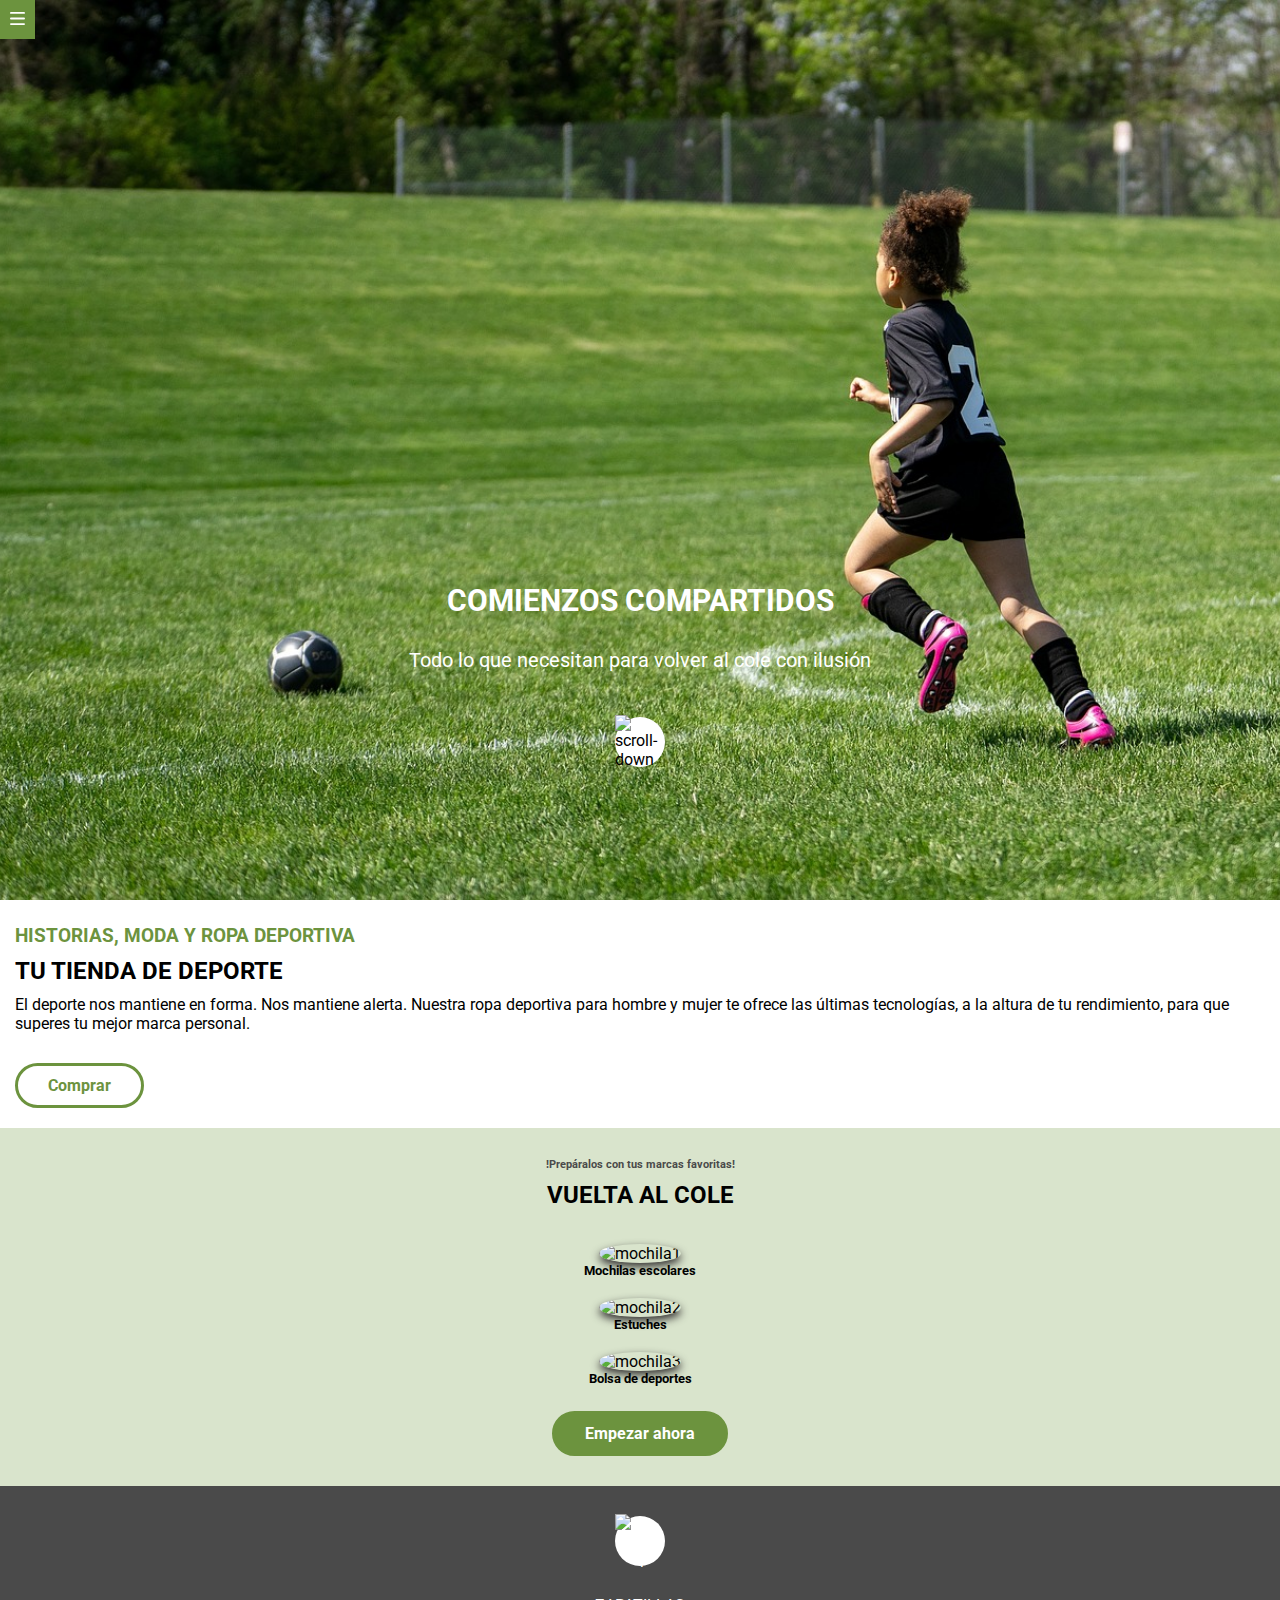
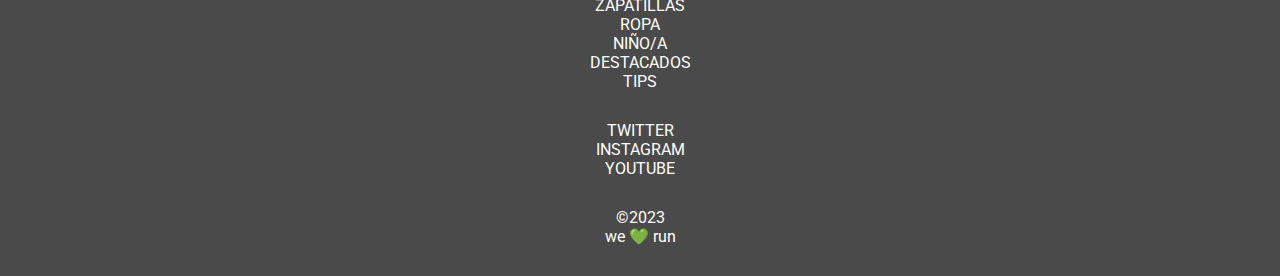
==== docs/index.html @ 3ab06dc3 "Deployed new version of the page to production" ====
<!DOCTYPE html>
<html lang="es">

<head>
    <meta charset="UTF-8" />
    <meta name="viewport" content="width=device-width, initial-scale=1" />
    <title>Tienda de deporte</title>
    
    <link rel="preconnect" href="https://fonts.googleapis.com">
    <link rel="preconnect" href="https://fonts.gstatic.com" crossorigin>
    <link href="https://fonts.googleapis.com/css2?family=Roboto:ital,wght@0,100..900;1,100..900&display=swap" rel="stylesheet">

  <link rel="stylesheet" href="./assets/index-6246400c.css">
</head>

<body>
    <header class="header">

    <div class="menu">
        <a id="menu-hamburger" href="https://adalab.es/">
            <img src="./assets/ico-menu-4dccbf9b.svg" alt="menu">

        </a>
    </div>


</header>
    <section class="hero" >
    
   
    <div class="hero-texts" > 
        <h1>COMIENZOS COMPARTIDOS</h1>
        <P>Todo lo que necesitan para volver al cole con ilusión</P> 
    </div>


    <div class="container-link-bottom">
        <a id="top" href="#bottom">
            <img src="../images/ico-scroll-down.svg" alt="scroll-down">
        </a>
   </div>


</section>


    <section class="shop-area">
   
    <div class="shop-texts">
        <h3>HISTORIAS, MODA Y ROPA DEPORTIVA</h3>
        <h2>TU TIENDA DE DEPORTE</h2>
        <p>El deporte nos mantiene en forma. Nos mantiene alerta. Nuestra ropa deportiva para hombre y mujer te ofrece las últimas tecnologías, a la altura de tu rendimiento, para que superes tu mejor marca personal.</p>
   </div>

   <div class="link-comprar">
       <a class="comprar" href="https://adalab.es/">Comprar</a>
   </div>


</section>
    
<section class="container-articles">
   
     <div class="articles-text" >
        <h6>!Prepáralos con tus marcas favoritas!</h6>
        <h2>VUELTA AL COLE</h2>
     </div>

   <div class="articles">

       <article class="article">
          <img class="article-image" src="../images/backpack01.png" alt="mochila1">
          <h5>Mochilas escolares</h5>
      </article>

       <article class="article">
          <img class="article-image" src="../images/backpack02.png" alt="mochila2">
        <h5>Estuches</h5>
       </article>

      <article class="article">
          <img class="article-image" src="../images/backpack03.png" alt="mochila3">
          <h5>Bolsa de deportes</h5>
      </article>
  </div>
  <div>
        <article class="link-empezar">
        <a class="empezar" href="https://adalab.es/">Empezar ahora</a>
        </article>
  </div>

  

  



</section>



<!-- // Para el enlace de la flecha inferior:
//     .hero-enlace {
//     display: flex;
//     justify-content: center;
//     padding-bottom: 30px;
// } -->


    <footer class="footer">


    <div class="container-link-top">
        <a id="top" href="#bottom">
            <img src="../images/ico-arrow.svg" alt="scroll-up">
        </a>
   </div>



    <!-- <div id="bottom">
        <a class="link-top" href="#top">></a>
  </div> -->



    <div class="link-content">
        <ul class="list-content" >
            <li><a href="https://adalab.es/">ZAPATILLAS</a></li>
            <li><a href="https://adalab.es/">ROPA</a></li>
            <li><a href="https://adalab.es/">NIÑO/A</a></li>
            <li><a href="https://adalab.es/">DESTACADOS</a></li>
            <li><a href="https://adalab.es/">TIPS</a></li>
        </ul>
    </div>

    <div class="link-socialmedia">
        <ul class="list-socialmedia" >
            <li><a href="https://adalab.es/">TWITTER</a></li>
            <li><a href="https://adalab.es/">INSTAGRAM</a></li>
            <li><a href="https://adalab.es/">YOUTUBE</a></li>  
        </ul>
    </div>

    <div class="copyright">
        <p>&copy;2023</p>
        <p>we 💚 run</p>
    </div>

</footer>





</body>

</html>
---- docs/assets/index-6246400c.css ----
*{box-sizing:border-box;margin:0;padding:0;list-style:none;font-family:Roboto,sans-serif}a{text-decoration:none;color:inherit}.menu{width:35px;background-color:#6c933e;position:fixed;z-index:1;padding:10px}.menu img{width:100%;height:auto}.hero{width:100%;height:100vh;background-image:url(./cover-51eec4a2.jpeg);background-repeat:no-repeat;background-size:cover;background-position-x:80%;top:0;display:flex;flex-direction:column;justify-content:center;align-items:center}.hero-texts{color:#fff;display:flex;flex-direction:column;align-content:center;text-align:center;padding:15px;padding-top:50vh}.hero-texts h1{font-size:30px;padding-bottom:30px}.hero-texts p{font-size:20px;padding-bottom:30px}.container-link-bottom{background-color:#fff;display:flex;justify-content:center;align-items:center;width:50px;height:50px;border-radius:50px}.shop-texts{padding:15px}.shop-texts h3{color:#6c933e;padding-top:10px}.shop-texts h2,.shop-texts p{padding-top:10px}.link-comprar{display:flex;justify-content:left;padding:15px 15px 20px}.comprar{background-color:#fff;border:3px solid #6c933e;text-decoration:none;display:inline-block;padding:10px 30px;border-radius:30px;color:#6c933e;font-weight:700}.container-articles{background-color:#d9e4cc}.articles-text{display:flex;flex-direction:column;justify-content:center;text-align:center;padding-top:30px;padding-bottom:20px;gap:10px}.articles-text h6{color:#4a4a4a}.articles{padding:15px;display:grid;grid-template-columns:1fr;grid-template-rows:1fr 1fr 1fr;justify-items:center;align-content:center;text-align:center;row-gap:20px}.article-image{width:150px;border-radius:75%;box-shadow:0 4px 8px #363434}.link-empezar{display:flex;justify-content:center;padding:10px 10px 30px}.empezar{background-color:#6c933e;border:3px solid #6c933e;text-decoration:none;display:inline-block;padding:10px 30px;border-radius:30px;color:#fff;font-weight:700}.footer{background-color:#4a4a4a;color:#fff;text-decoration:none;display:flex;flex-direction:column;text-align:center;align-items:center;padding-top:30px;gap:30px;padding-bottom:30px}.list-content a{text-decoration:none;color:#fff;padding:10px 10px 25px}.list-socialmedia a{text-decoration:none;color:#fff;padding-bottom:25px}.container-link-top{background-color:#fff;display:flex;justify-content:center;align-items:center;width:50px;height:50px;border-radius:50px}
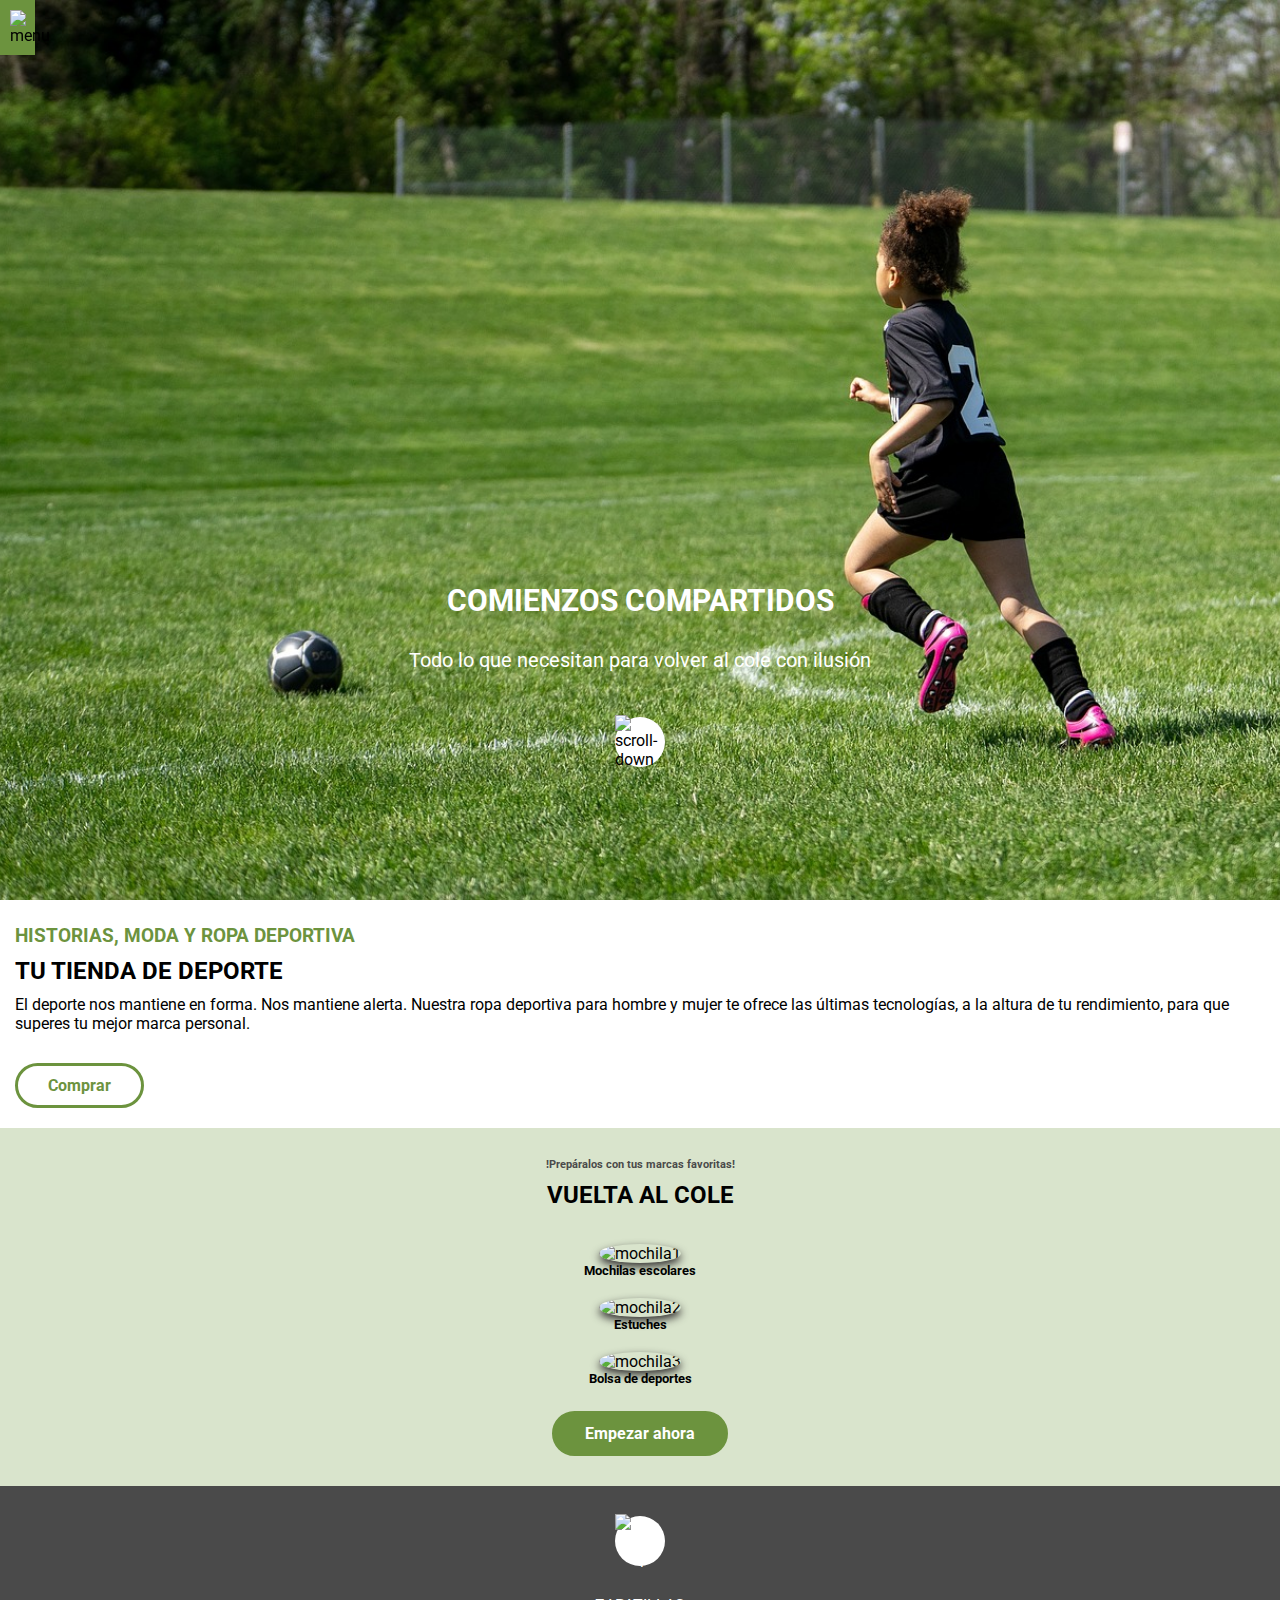
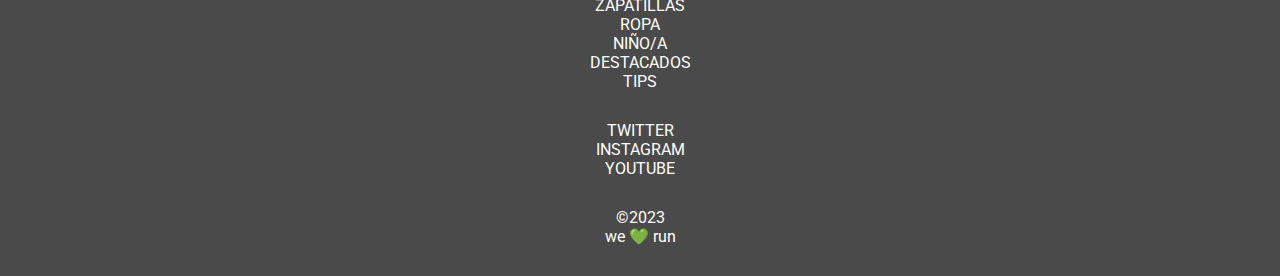
==== commit 02214781: "Deployed new version of the page to production" ====
--- a/docs/index.html
+++ b/docs/index.html
@@ -18,7 +18,7 @@
 
     <div class="menu">
         <a id="menu-hamburger" href="https://adalab.es/">
-            <img src="./assets/ico-menu-4dccbf9b.svg" alt="menu">
+            <img src="../images/ico-menu.svg" alt="menu">
 
         </a>
     </div>
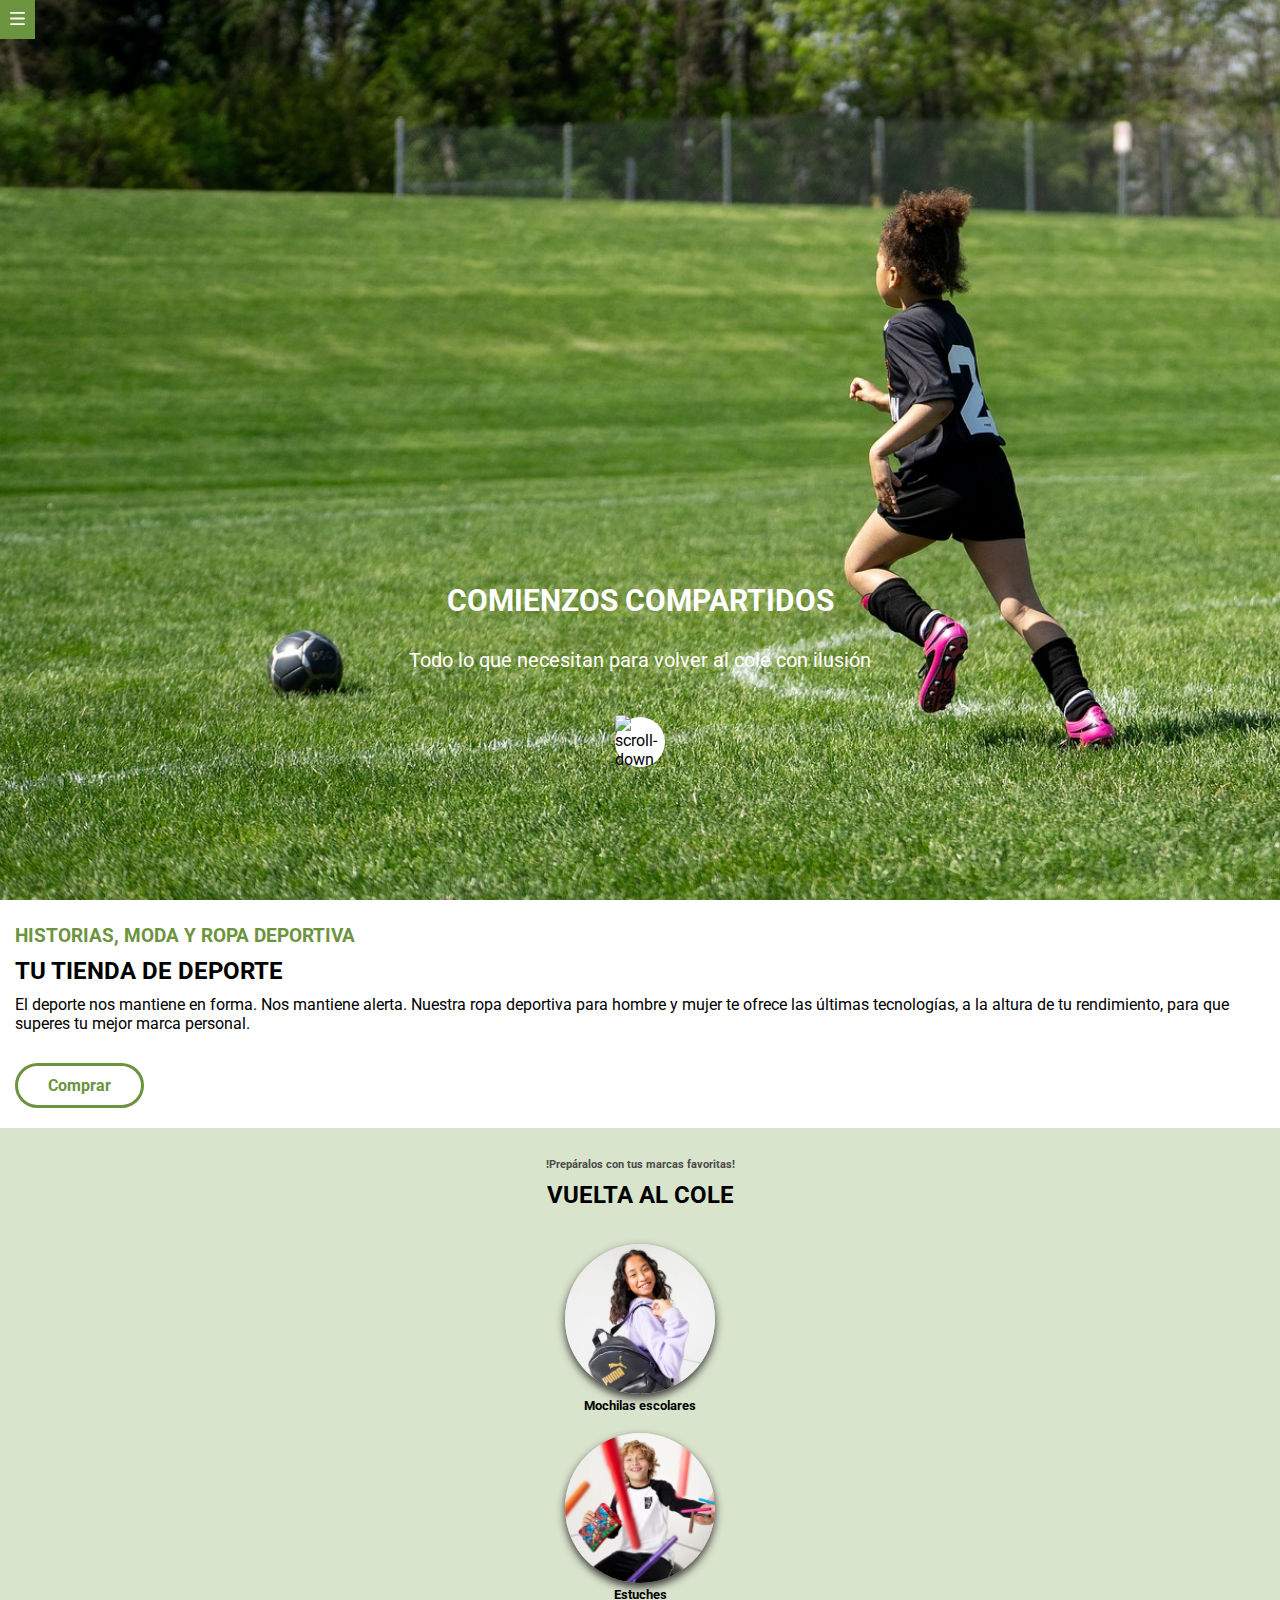
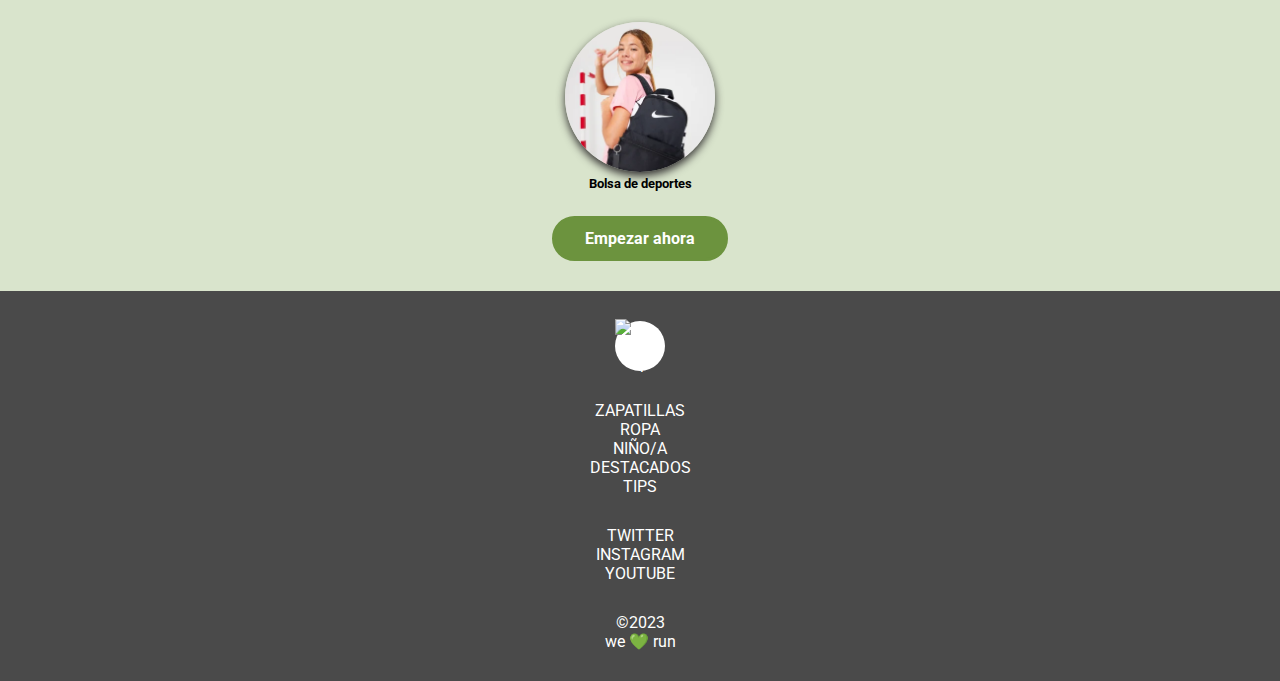
==== commit 13da440d: "Deployed new version of the page to production" ====
--- a/docs/index.html
+++ b/docs/index.html
@@ -18,10 +18,12 @@
 
     <div class="menu">
         <a id="menu-hamburger" href="https://adalab.es/">
-            <img src="../images/ico-menu.svg" alt="menu">
+            <img src="./assets/ico-menu-4dccbf9b.svg" alt="menu">
 
         </a>
     </div>
+
+    
 
 
 </header>
@@ -69,17 +71,17 @@
    <div class="articles">
 
        <article class="article">
-          <img class="article-image" src="../images/backpack01.png" alt="mochila1">
+          <img class="article-image" src="./assets/backpack01-3a5bc8a6.png" alt="mochila1">
           <h5>Mochilas escolares</h5>
       </article>
 
        <article class="article">
-          <img class="article-image" src="../images/backpack02.png" alt="mochila2">
+          <img class="article-image" src="./assets/backpack02-8fb797bb.png" alt="mochila2">
         <h5>Estuches</h5>
        </article>
 
       <article class="article">
-          <img class="article-image" src="../images/backpack03.png" alt="mochila3">
+          <img class="article-image" src="./assets/backpack03-c07cd98e.png" alt="mochila3">
           <h5>Bolsa de deportes</h5>
       </article>
   </div>
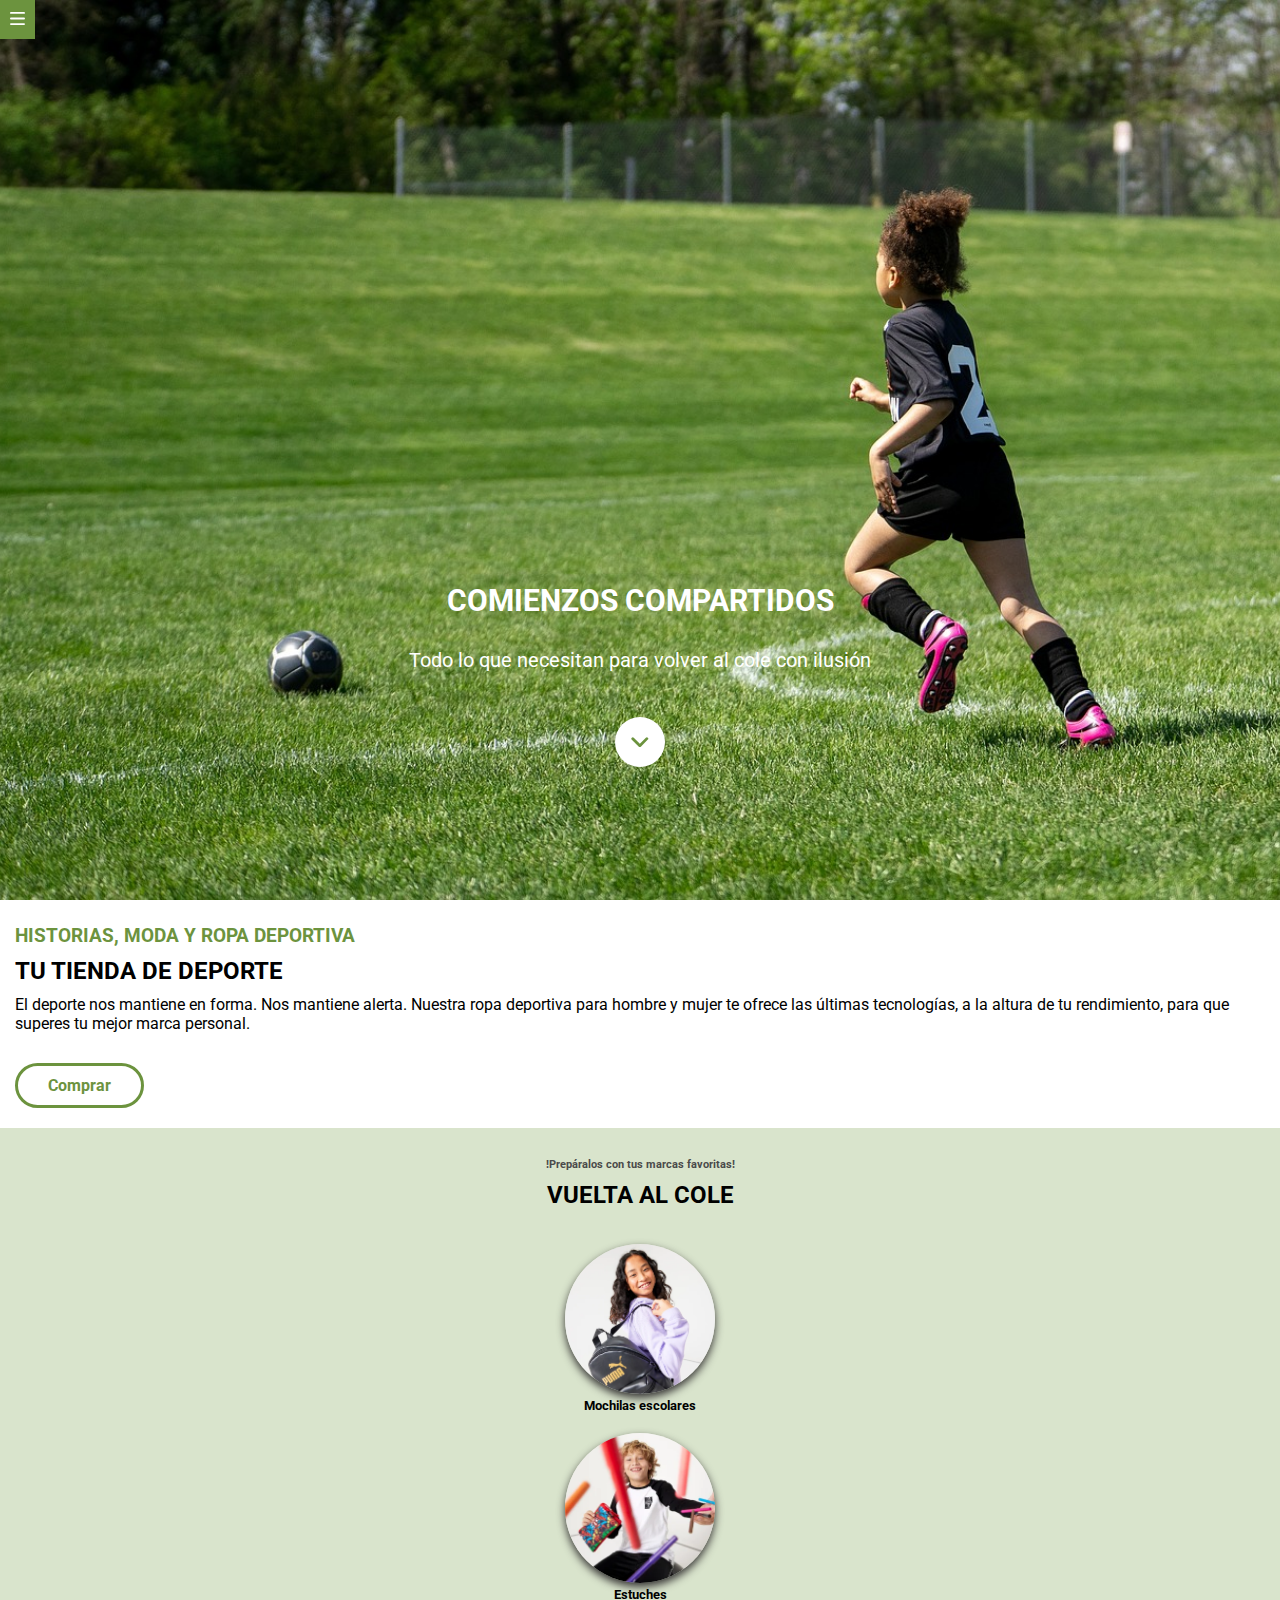
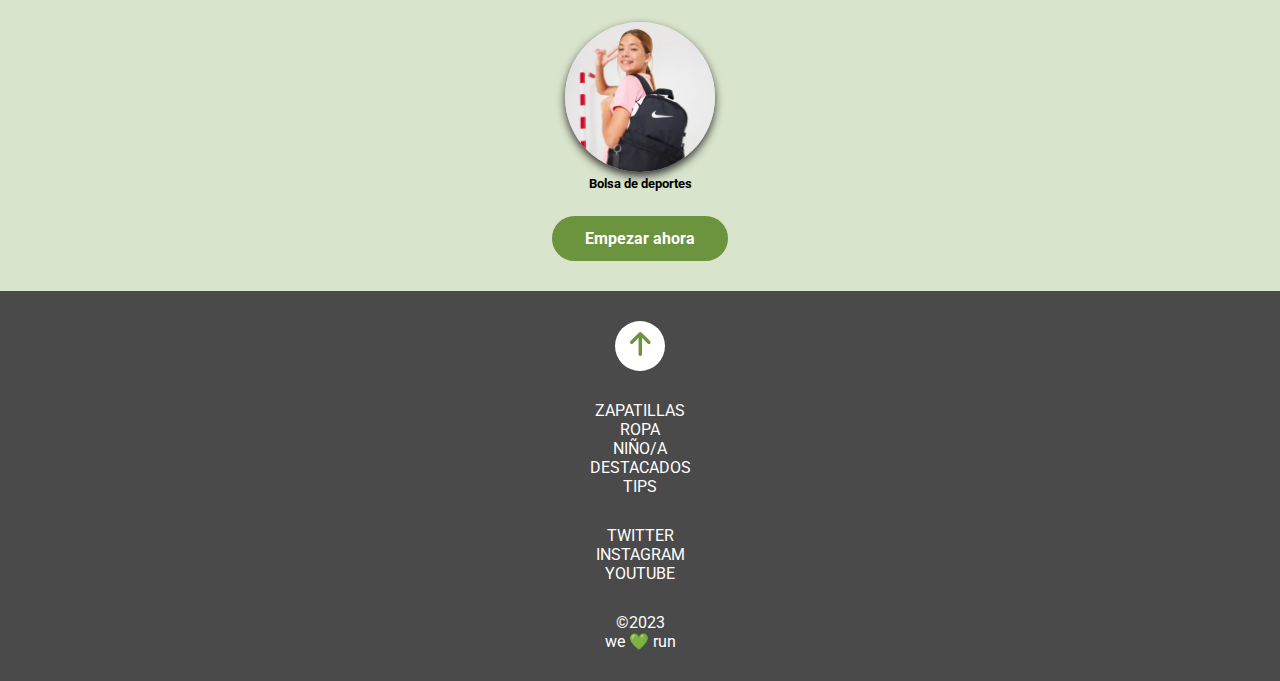
==== commit 0e52126f: "Deployed new version of the page to production" ====
--- a/docs/index.html
+++ b/docs/index.html
@@ -38,7 +38,7 @@
 
     <div class="container-link-bottom">
         <a id="top" href="#bottom">
-            <img src="../images/ico-scroll-down.svg" alt="scroll-down">
+            <img src="./assets/ico-scroll-down-f8eedd25.svg" alt="scroll-down">
         </a>
    </div>
 
@@ -114,7 +114,7 @@
 
     <div class="container-link-top">
         <a id="top" href="#bottom">
-            <img src="../images/ico-arrow.svg" alt="scroll-up">
+            <img src="./assets/ico-arrow-1b0f2806.svg" alt="scroll-up">
         </a>
    </div>
 
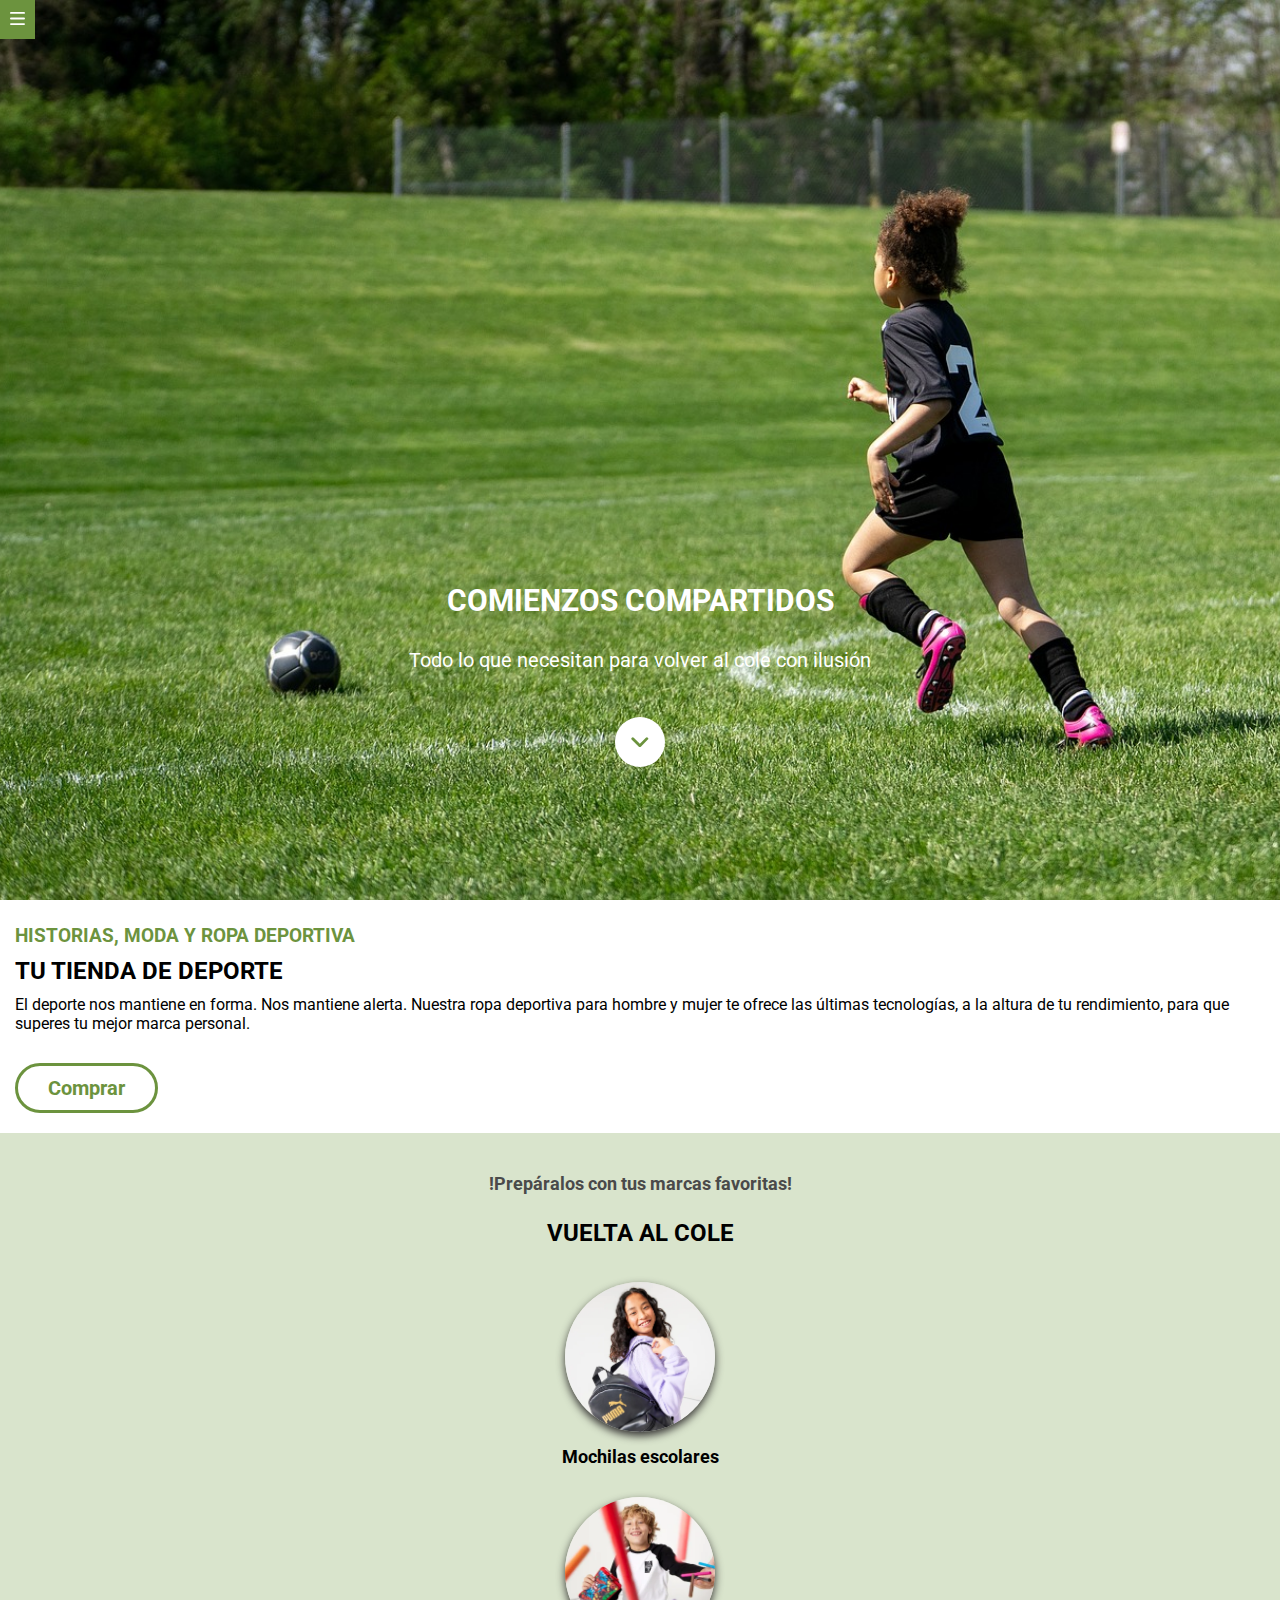
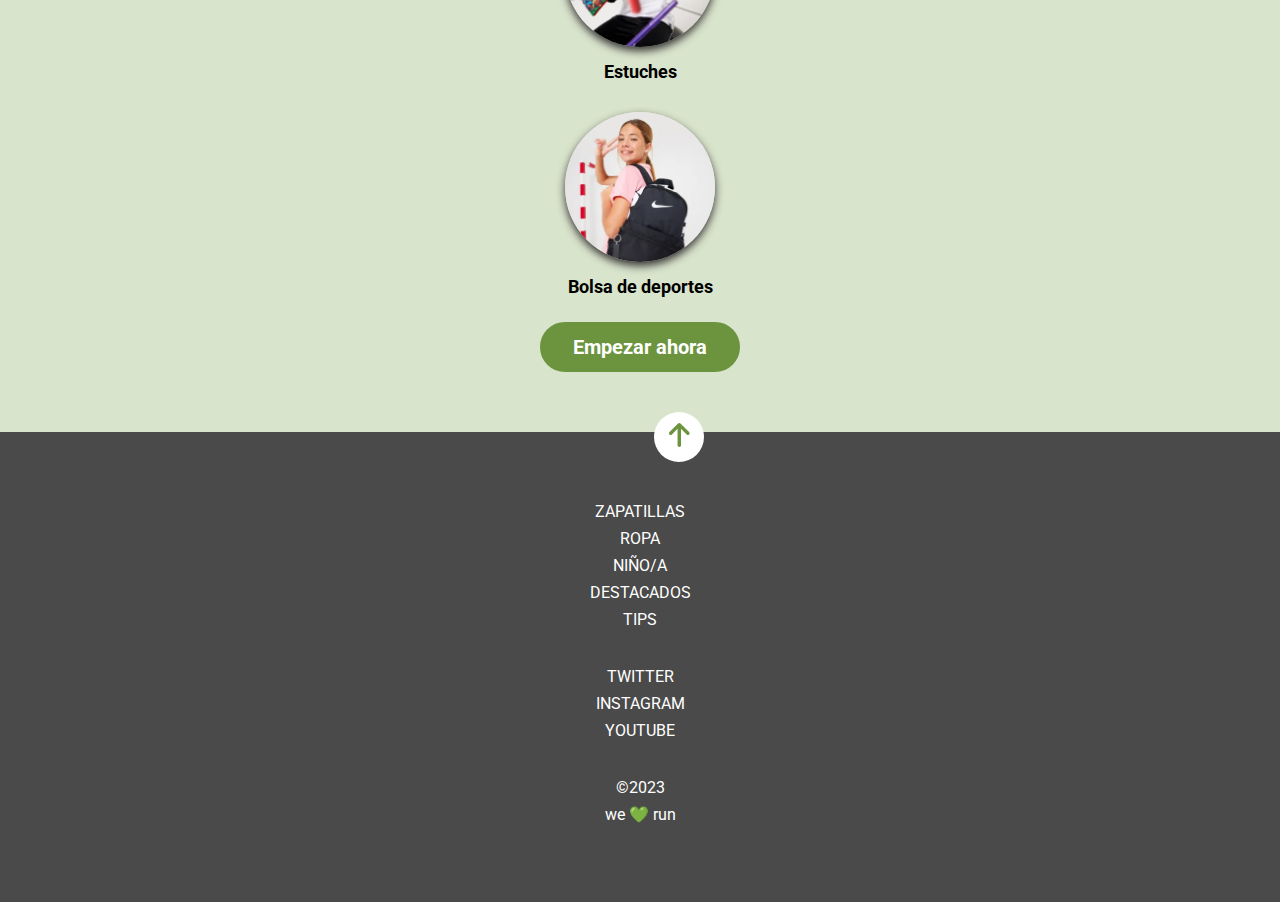
==== commit a29e858d: "Deployed new version of the page to production" ====
--- a/docs/index.html
+++ b/docs/index.html
@@ -10,7 +10,7 @@
     <link rel="preconnect" href="https://fonts.gstatic.com" crossorigin>
     <link href="https://fonts.googleapis.com/css2?family=Roboto:ital,wght@0,100..900;1,100..900&display=swap" rel="stylesheet">
 
-  <link rel="stylesheet" href="./assets/index-6246400c.css">
+  <link rel="stylesheet" href="./assets/index-8797612f.css">
 </head>
 
 <body>
@@ -28,6 +28,8 @@
 
 </header>
     <section class="hero" >
+
+    <div id="top"></div>
     
    
     <div class="hero-texts" > 
@@ -37,10 +39,12 @@
 
 
     <div class="container-link-bottom">
-        <a id="top" href="#bottom">
-            <img src="./assets/ico-scroll-down-f8eedd25.svg" alt="scroll-down">
+        <a href="#bottom">
+            <img src="./assets/ico-scroll-down-f8eedd25.svg" alt="go-down">
         </a>
    </div>
+
+   
 
 
 </section>
@@ -62,11 +66,15 @@
 </section>
     
 <section class="container-articles">
+
+     <div id="bottom"></div>
    
      <div class="articles-text" >
-        <h6>!Prepáralos con tus marcas favoritas!</h6>
+        <h5>!Prepáralos con tus marcas favoritas!</h5>
         <h2>VUELTA AL COLE</h2>
      </div>
+
+     
 
    <div class="articles">
 
@@ -91,6 +99,9 @@
         </article>
   </div>
 
+
+
+
   
 
   
@@ -113,16 +124,13 @@
 
 
     <div class="container-link-top">
-        <a id="top" href="#bottom">
-            <img src="./assets/ico-arrow-1b0f2806.svg" alt="scroll-up">
+        <a href="#top">
+            <img src="./assets/ico-arrow-1b0f2806.svg" alt="go-up">
         </a>
-   </div>
+    </div>
+    
+    
 
-
-
-    <!-- <div id="bottom">
-        <a class="link-top" href="#top">></a>
-  </div> -->
 
 
 
--- a/docs/assets/index-8797612f.css
+++ b/docs/assets/index-8797612f.css
@@ -0,0 +1 @@
+*{box-sizing:border-box;margin:0;padding:0;list-style:none;font-family:Roboto,sans-serif}a{text-decoration:none;color:inherit}.menu{width:35px;background-color:#6c933e;position:fixed;z-index:1;padding:10px}.menu img{width:100%;height:auto}.hero{width:100%;height:100vh;background-image:url(./cover-51eec4a2.jpeg);background-repeat:no-repeat;background-size:cover;background-position-x:83%;top:0;display:flex;flex-direction:column;justify-content:center;align-items:center}.hero-texts{color:#fff;display:flex;flex-direction:column;align-content:center;text-align:center;padding:15px;padding-top:50vh}.hero-texts h1{font-size:30px;padding-bottom:30px}.hero-texts p{font-size:20px;padding-bottom:30px}.container-link-bottom{background-color:#fff;display:flex;justify-content:center;align-items:center;width:50px;height:50px;border-radius:50px}.shop-texts{padding:15px}.shop-texts h3{color:#6c933e;padding-top:10px}.shop-texts h2,.shop-texts p{padding-top:10px}.link-comprar{display:flex;justify-content:left;padding:15px 15px 20px}.comprar{background-color:#fff;border:3px solid #6c933e;text-decoration:none;display:inline-block;padding:10px 30px;border-radius:30px;color:#6c933e;font-weight:700;font-size:20px}.container-articles{background-color:#d9e4cc;padding-bottom:30px}.articles-text{display:flex;flex-direction:column;justify-content:center;text-align:center;padding-top:40px;padding-bottom:20px;gap:10px}.articles-text h5{color:#4a4a4a;font-size:18px;padding-bottom:15px}.articles{padding:15px;display:grid;grid-template-columns:1fr;grid-template-rows:1fr 1fr 1fr;justify-items:center;align-content:center;text-align:center;row-gap:30px}.article h5{padding-top:10px;font-size:18px}.article-image{width:150px;border-radius:75%;box-shadow:0 4px 8px #363434}.link-empezar{display:flex;justify-content:center;padding:10px 10px 30px;font-size:20px}.empezar{background-color:#6c933e;border:3px solid #6c933e;text-decoration:none;display:inline-block;padding:10px 30px;border-radius:30px;color:#fff;font-weight:700}.footer{background-color:#4a4a4a;color:#fff;text-decoration:none;display:flex;flex-direction:column;text-align:center;padding-top:70px;gap:30px;padding-bottom:70px;position:relative}.container-link-top{background-color:#fff;display:flex;justify-content:center;align-items:center;width:50px;height:50px;border-radius:50px;position:absolute;right:45%;top:-20px}.list-content a{text-decoration:none;color:#fff}.list-content li{margin-bottom:8px}.list-socialmedia a{text-decoration:none;color:#fff}.list-socialmedia li,.copyright p{margin-bottom:8px}
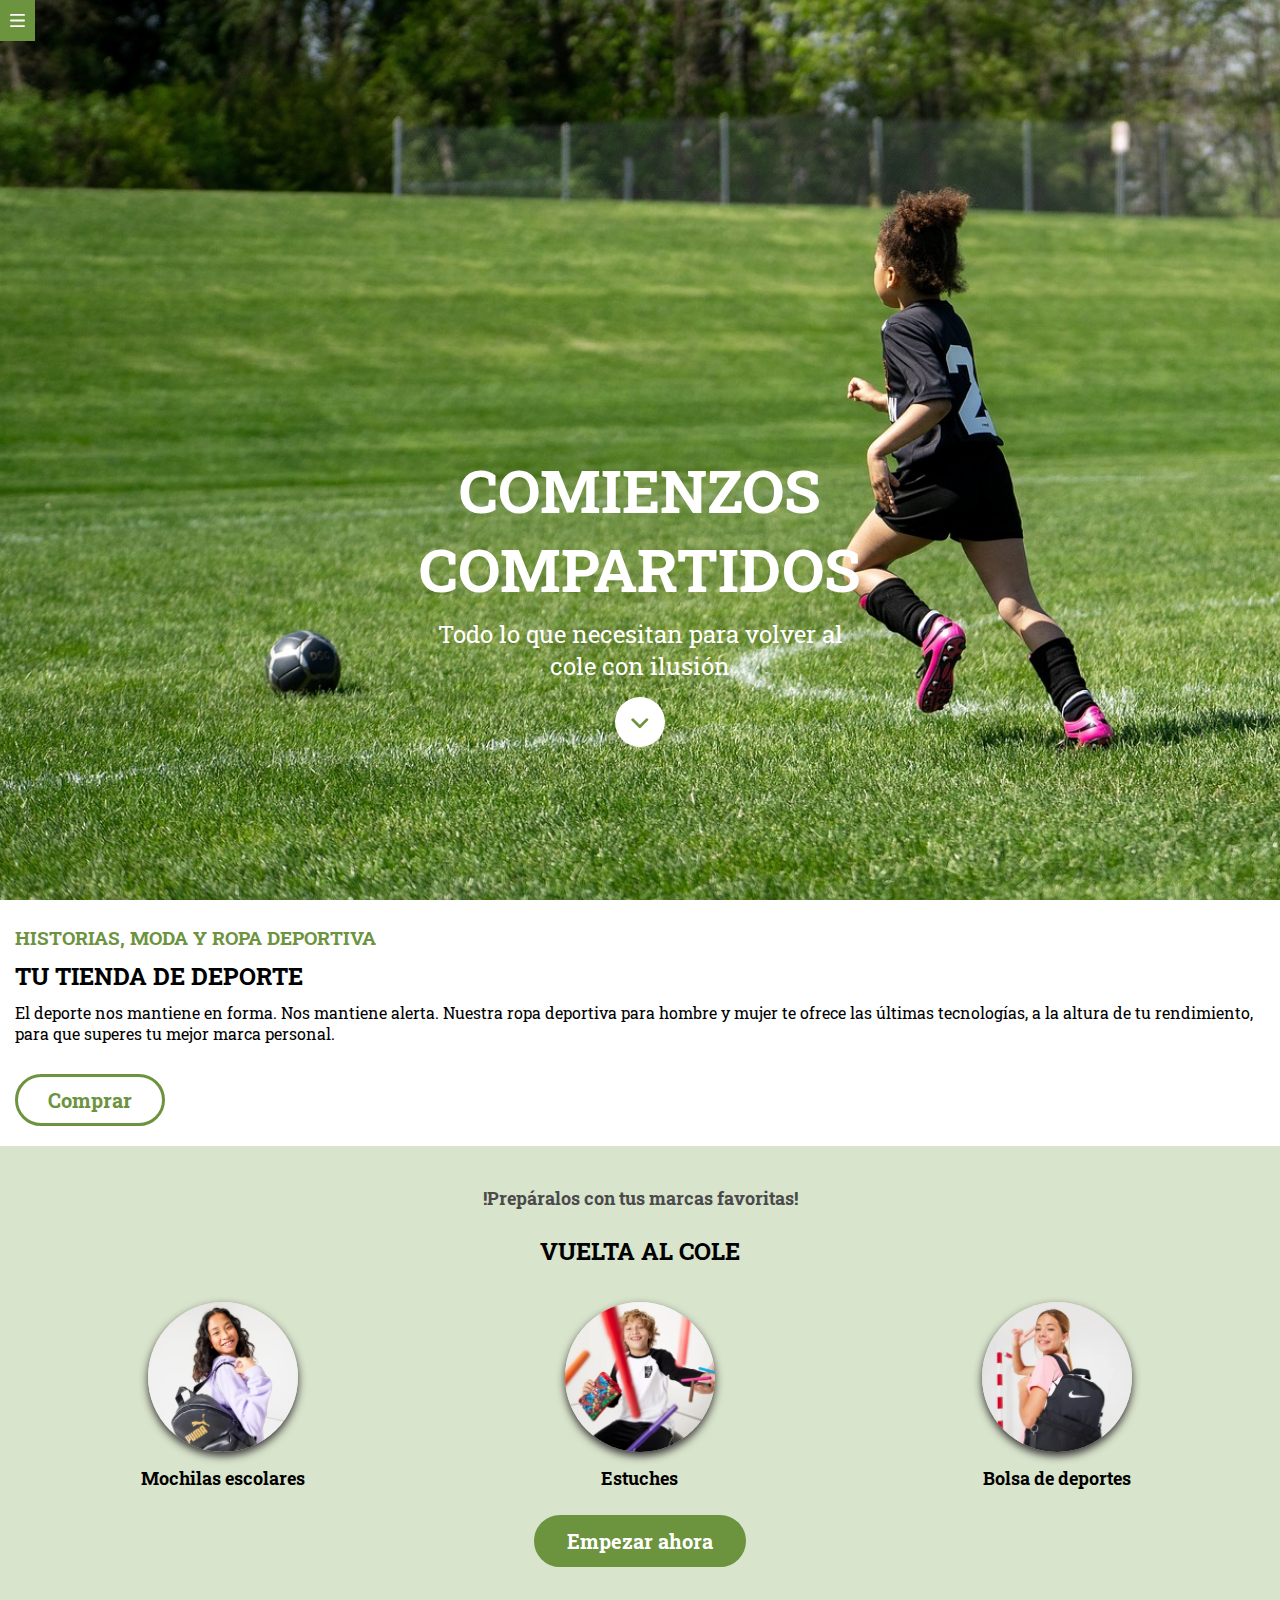
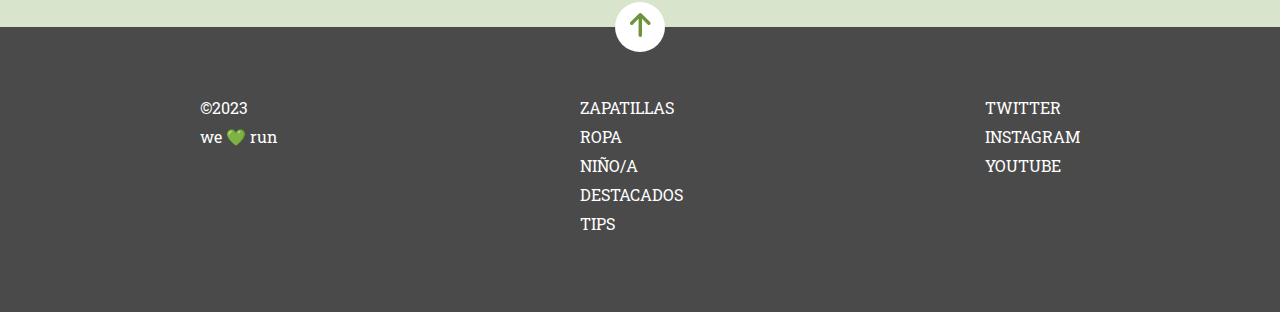
==== commit ca379076: "Deployed new version of the page to production" ====
--- a/docs/index.html
+++ b/docs/index.html
@@ -8,9 +8,9 @@
     
     <link rel="preconnect" href="https://fonts.googleapis.com">
     <link rel="preconnect" href="https://fonts.gstatic.com" crossorigin>
-    <link href="https://fonts.googleapis.com/css2?family=Roboto:ital,wght@0,100..900;1,100..900&display=swap" rel="stylesheet">
+    <link href="https://fonts.googleapis.com/css2?family=Roboto+Slab:wght@100..900&display=swap" rel="stylesheet">
 
-  <link rel="stylesheet" href="./assets/index-8797612f.css">
+  <link rel="stylesheet" href="./assets/index-c3f46620.css">
 </head>
 
 <body>
--- a/docs/assets/index-c3f46620.css
+++ b/docs/assets/index-c3f46620.css
@@ -0,0 +1 @@
+*{box-sizing:border-box;margin:0;padding:0;list-style:none;font-family:Roboto Slab,serif}a{text-decoration:none;color:inherit}.menu{width:35px;background-color:#6c933e;position:fixed;z-index:1;padding:10px}.menu img{width:100%;height:auto}.hero{width:100%;height:100vh;background-image:url(./cover-51eec4a2.jpeg);background-repeat:no-repeat;background-size:cover;background-position-x:83%;top:0;display:flex;flex-direction:column;justify-items:center;align-items:center}.hero-texts{color:#fff;display:flex;flex-direction:column;align-content:center;text-align:center;padding-top:60vh;width:380px}@media (min-width: 768px){.hero-texts{padding-top:50vh;width:480px;align-items:center}}@media (min-width: 1024px){.hero-texts{padding-top:50vh;width:680px;align-items:center}}.hero-texts h1{font-size:30px;padding-bottom:20px;text-align:center}@media (min-width: 768px){.hero-texts h1{font-size:60px;padding-bottom:10px}}@media (min-width: 1024px){.hero-texts h1{padding-bottom:10px}}.hero-texts p{font-size:16px;padding-bottom:10px}@media (min-width: 768px){.hero-texts p{font-size:20px;padding-bottom:15px;width:450px}}@media (min-width: 1024px){.hero-texts p{font-size:24px;padding-bottom:15px}}.container-link-bottom{background-color:#fff;display:flex;justify-content:center;align-items:center;width:50px;height:50px;border-radius:50px}.shop-texts{padding:15px}.shop-texts h3{color:#6c933e;padding-top:10px}.shop-texts h2,.shop-texts p{padding-top:10px}.link-comprar{display:flex;justify-content:left;padding:15px 15px 20px}.comprar{background-color:#fff;border:3px solid #6c933e;text-decoration:none;display:inline-block;padding:10px 30px;border-radius:30px;color:#6c933e;font-weight:700;font-size:20px}.container-articles{background-color:#d9e4cc;padding-bottom:30px}.articles-text{display:flex;flex-direction:column;justify-content:center;text-align:center;padding-top:40px;padding-bottom:20px;gap:10px}.articles-text h5{color:#4a4a4a;font-size:18px;padding-bottom:15px}.articles{padding:15px;display:grid;grid-template-columns:1fr;grid-template-rows:1fr 1fr 1fr;justify-items:center;align-content:center;text-align:center;row-gap:30px}@media (min-width: 768px){.articles{grid-template-columns:1fr 1fr 1fr;grid-template-rows:1fr}}.article h5{padding-top:10px;font-size:18px}.article-image{width:150px;border-radius:75%;box-shadow:0 4px 8px #363434}.link-empezar{display:flex;justify-content:center;padding:10px 10px 30px;font-size:20px}.empezar{background-color:#6c933e;border:3px solid #6c933e;text-decoration:none;display:inline-block;padding:10px 30px;border-radius:30px;color:#fff;font-weight:700}.footer{background-color:#4a4a4a;color:#fff;text-decoration:none;display:flex;flex-direction:column;text-align:center;padding-top:70px;gap:30px;padding-bottom:70px;position:relative}@media (min-width: 768px){.footer{flex-direction:row;flex-wrap:nowrap;justify-content:space-between;text-align:left;padding-left:90px;padding-right:90px}.copyright{order:-1}}@media (min-width: 1024px){.footer{padding-left:200px;padding-right:200px}}.container-link-top{background-color:#fff;display:flex;justify-content:center;align-items:center;width:50px;height:50px;border-radius:50px;position:absolute;transform-origin:center;top:-25px;left:50%;transform:translate(-50%)}.list-content a{text-decoration:none;color:#fff}.list-content li{margin-bottom:8px}.list-socialmedia a{text-decoration:none;color:#fff}.list-socialmedia li,.copyright p{margin-bottom:8px}
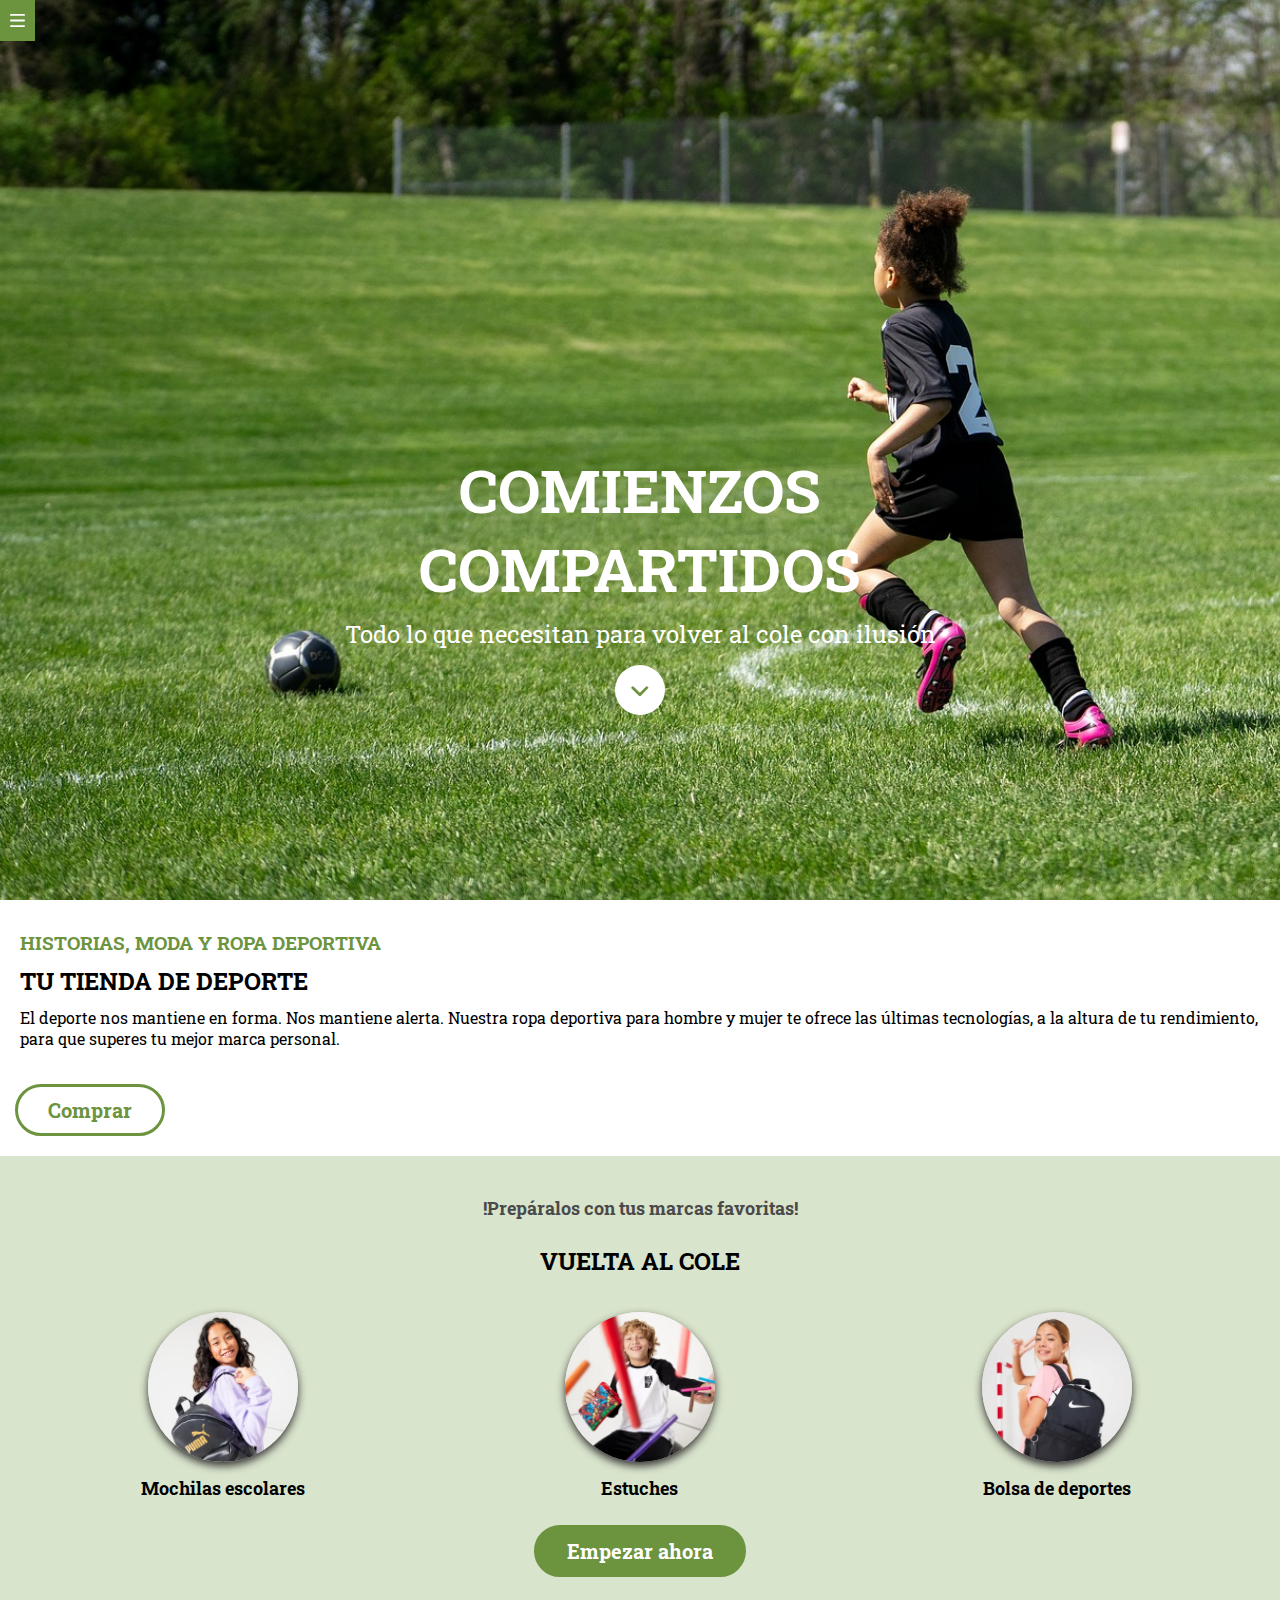
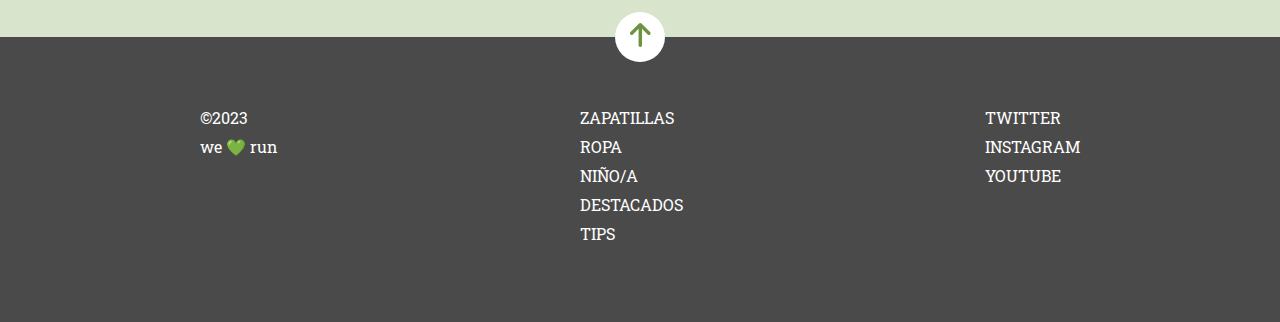
==== commit d74839f3: "Deployed new version of the page to production" ====
--- a/docs/index.html
+++ b/docs/index.html
@@ -10,7 +10,7 @@
     <link rel="preconnect" href="https://fonts.gstatic.com" crossorigin>
     <link href="https://fonts.googleapis.com/css2?family=Roboto+Slab:wght@100..900&display=swap" rel="stylesheet">
 
-  <link rel="stylesheet" href="./assets/index-c3f46620.css">
+  <link rel="stylesheet" href="./assets/index-7258d587.css">
 </head>
 
 <body>
--- a/docs/assets/index-7258d587.css
+++ b/docs/assets/index-7258d587.css
@@ -0,0 +1 @@
+*{box-sizing:border-box;margin:0;padding:0;list-style:none;font-family:Roboto Slab,serif}a{text-decoration:none;color:inherit}.menu{width:35px;background-color:#6c933e;position:fixed;z-index:1;padding:10px}.menu img{width:100%;height:auto}.hero{width:100%;height:100vh;background-image:url(./cover-51eec4a2.jpeg);background-repeat:no-repeat;background-size:cover;background-position-x:83%;top:0;display:flex;flex-direction:column;justify-items:center;align-items:center}.hero-texts{color:#fff;display:flex;flex-direction:column;align-content:center;text-align:center;padding-top:60vh;width:300px}@media (min-width: 768px){.hero-texts{padding-top:50vh;align-items:center}}@media (min-width: 1024px){.hero-texts{padding-top:50vh;width:680px;align-items:center}}.hero-texts h1{font-size:30px;padding-bottom:40px;text-align:center}@media (min-width: 768px){.hero-texts h1{font-size:60px;padding-bottom:10px}}@media (min-width: 1024px){.hero-texts h1{padding-bottom:10px}}.hero-texts p{font-size:16px;padding-bottom:40px;width:290px}@media (min-width: 768px){.hero-texts p{font-size:20px;padding-bottom:15px;width:300px}}@media (min-width: 1024px){.hero-texts p{font-size:24px;padding-bottom:15px;width:700px}}.container-link-bottom{background-color:#fff;display:flex;justify-content:center;align-items:center;width:50px;height:50px;border-radius:50px}.shop-texts{padding:20px}.shop-texts h3{color:#6c933e;padding-top:10px}.shop-texts h2,.shop-texts p{padding-top:10px}.link-comprar{display:flex;justify-content:left;padding:15px 15px 20px}.comprar{background-color:#fff;border:3px solid #6c933e;text-decoration:none;display:inline-block;padding:10px 30px;border-radius:30px;color:#6c933e;font-weight:700;font-size:20px}.container-articles{background-color:#d9e4cc;padding-bottom:30px}.articles-text{display:flex;flex-direction:column;justify-content:center;text-align:center;padding-top:40px;padding-bottom:20px;gap:10px}.articles-text h5{color:#4a4a4a;font-size:18px;padding-bottom:15px}.articles{padding:15px;display:grid;grid-template-columns:1fr;grid-template-rows:1fr 1fr 1fr;justify-items:center;align-content:center;text-align:center;row-gap:30px}@media (min-width: 768px){.articles{grid-template-columns:1fr 1fr 1fr;grid-template-rows:1fr}}.article h5{padding-top:10px;font-size:18px}.article-image{width:150px;border-radius:75%;box-shadow:0 4px 8px #363434}.link-empezar{display:flex;justify-content:center;padding:10px 10px 30px;font-size:20px}.empezar{background-color:#6c933e;border:3px solid #6c933e;text-decoration:none;display:inline-block;padding:10px 30px;border-radius:30px;color:#fff;font-weight:700}.footer{background-color:#4a4a4a;color:#fff;text-decoration:none;display:flex;flex-direction:column;text-align:center;padding-top:70px;gap:30px;padding-bottom:70px;position:relative}@media (min-width: 768px){.footer{flex-direction:row;flex-wrap:nowrap;justify-content:space-between;text-align:left;padding-left:90px;padding-right:90px}.copyright{order:-1}}@media (min-width: 1024px){.footer{padding-left:200px;padding-right:200px}}.container-link-top{background-color:#fff;display:flex;justify-content:center;align-items:center;width:50px;height:50px;border-radius:50px;position:absolute;transform-origin:center;top:-25px;left:50%;transform:translate(-50%)}.list-content a{text-decoration:none;color:#fff}.list-content li{margin-bottom:8px}.list-socialmedia a{text-decoration:none;color:#fff}.list-socialmedia li,.copyright p{margin-bottom:8px}
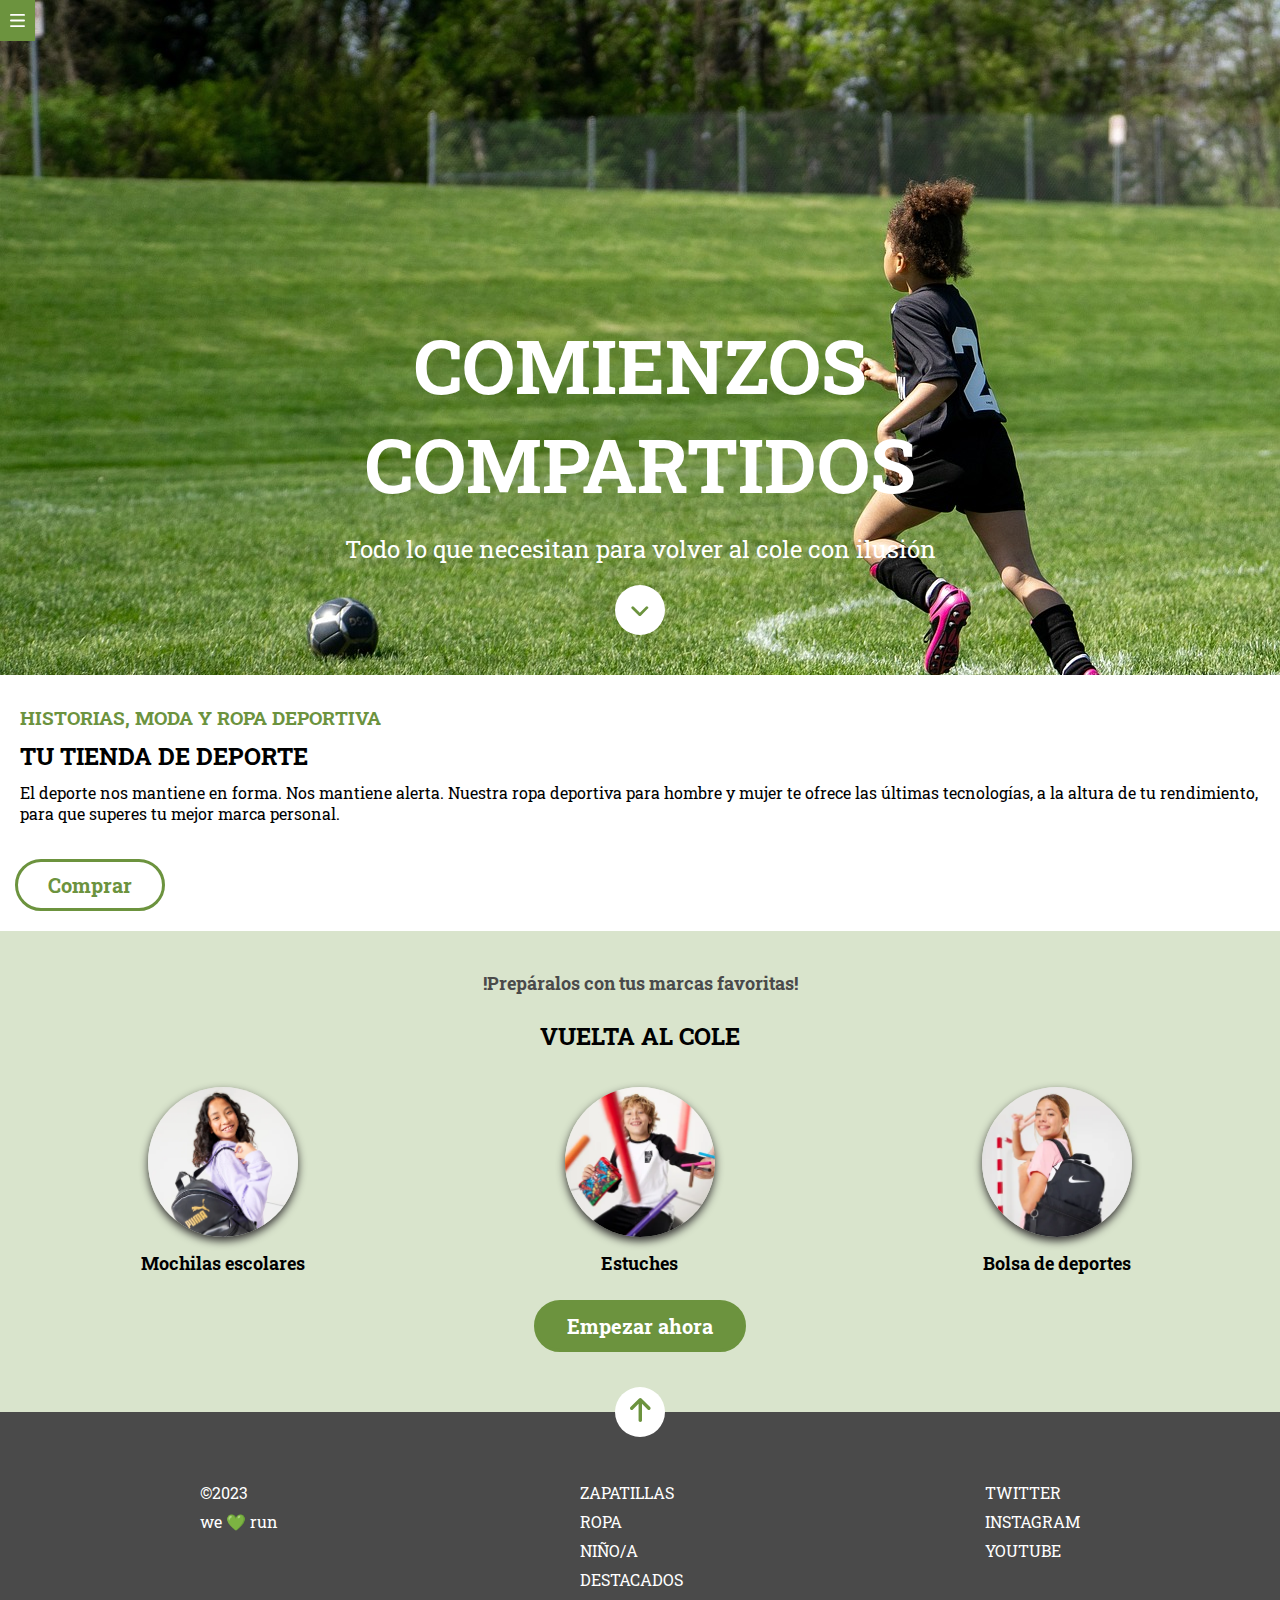
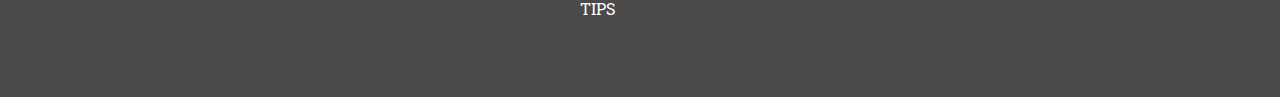
==== commit 375e0c5d: "Deployed new version of the page to production" ====
--- a/docs/index.html
+++ b/docs/index.html
@@ -10,84 +10,57 @@
     <link rel="preconnect" href="https://fonts.gstatic.com" crossorigin>
     <link href="https://fonts.googleapis.com/css2?family=Roboto+Slab:wght@100..900&display=swap" rel="stylesheet">
 
-  <link rel="stylesheet" href="./assets/index-7258d587.css">
+  <link rel="stylesheet" href="./assets/index-a5e2a3a6.css">
 </head>
 
 <body>
-    <header class="header">
-
+    <header>
     <div class="menu">
-        <a id="menu-hamburger" href="https://adalab.es/">
+        <a href="https://adalab.es/">
             <img src="./assets/ico-menu-4dccbf9b.svg" alt="menu">
-
         </a>
     </div>
-
-    
-
-
 </header>
     <section class="hero" >
-
     <div id="top"></div>
-    
-   
-    <div class="hero-texts" > 
+    <div class="hero__texts" > 
         <h1>COMIENZOS COMPARTIDOS</h1>
         <P>Todo lo que necesitan para volver al cole con ilusión</P> 
-    </div>
-
-
-    <div class="container-link-bottom">
-        <a href="#bottom">
-            <img src="./assets/ico-scroll-down-f8eedd25.svg" alt="go-down">
-        </a>
-   </div>
-
-   
-
-
+       <div class="link-bottom">
+           <a href="#bottom">
+               <img src="./assets/ico-scroll-down-f8eedd25.svg" alt="go-down">
+           </a>
+       </div>
+  </div>
 </section>
 
 
-    <section class="shop-area">
-   
+    <section>
     <div class="shop-texts">
         <h3>HISTORIAS, MODA Y ROPA DEPORTIVA</h3>
         <h2>TU TIENDA DE DEPORTE</h2>
         <p>El deporte nos mantiene en forma. Nos mantiene alerta. Nuestra ropa deportiva para hombre y mujer te ofrece las últimas tecnologías, a la altura de tu rendimiento, para que superes tu mejor marca personal.</p>
    </div>
-
-   <div class="link-comprar">
-       <a class="comprar" href="https://adalab.es/">Comprar</a>
+   <div class="link-shopping">
+       <a class="shopping" href="https://adalab.es/">Comprar</a>
    </div>
-
-
 </section>
     
 <section class="container-articles">
-
-     <div id="bottom"></div>
-   
-     <div class="articles-text" >
+    <div id="bottom"></div>
+    <div class="articles-text" >
         <h5>!Prepáralos con tus marcas favoritas!</h5>
         <h2>VUELTA AL COLE</h2>
      </div>
-
-     
-
    <div class="articles">
-
        <article class="article">
           <img class="article-image" src="./assets/backpack01-3a5bc8a6.png" alt="mochila1">
           <h5>Mochilas escolares</h5>
       </article>
-
        <article class="article">
           <img class="article-image" src="./assets/backpack02-8fb797bb.png" alt="mochila2">
         <h5>Estuches</h5>
        </article>
-
       <article class="article">
           <img class="article-image" src="./assets/backpack03-c07cd98e.png" alt="mochila3">
           <h5>Bolsa de deportes</h5>
@@ -121,20 +94,12 @@
 
 
     <footer class="footer">
-
-
-    <div class="container-link-top">
+    <div class="link-top">
         <a href="#top">
             <img src="./assets/ico-arrow-1b0f2806.svg" alt="go-up">
         </a>
-    </div>
-    
-    
-
-
-
-
-    <div class="link-content">
+    </div> 
+    <div>
         <ul class="list-content" >
             <li><a href="https://adalab.es/">ZAPATILLAS</a></li>
             <li><a href="https://adalab.es/">ROPA</a></li>
@@ -143,20 +108,17 @@
             <li><a href="https://adalab.es/">TIPS</a></li>
         </ul>
     </div>
-
-    <div class="link-socialmedia">
+    <div>
         <ul class="list-socialmedia" >
             <li><a href="https://adalab.es/">TWITTER</a></li>
             <li><a href="https://adalab.es/">INSTAGRAM</a></li>
             <li><a href="https://adalab.es/">YOUTUBE</a></li>  
         </ul>
     </div>
-
     <div class="copyright">
         <p>&copy;2023</p>
         <p>we 💚 run</p>
     </div>
-
 </footer>
 
 
--- a/docs/assets/index-a5e2a3a6.css
+++ b/docs/assets/index-a5e2a3a6.css
@@ -0,0 +1 @@
+*{box-sizing:border-box;margin:0;padding:0;list-style:none;font-family:Roboto Slab,serif}a{text-decoration:none;color:inherit}.menu{width:35px;background-color:#6c933e;position:fixed;z-index:1;padding:10px}.menu img{width:100%}.hero{width:100%;height:100%;background-image:url(./cover-51eec4a2.jpeg);background-repeat:no-repeat;background-size:cover;background-position-x:83%;top:0;display:flex;flex-direction:column;justify-items:center;align-items:center}.hero__texts{color:#fff;display:flex;flex-direction:column;align-content:center;text-align:center;align-items:center;padding-top:35vh;padding-bottom:40px;width:50%}.hero__texts h1{font-size:30px;padding-bottom:20px}@media (min-width: 768px){.hero__texts h1{font-size:75px}}.hero__texts p{font-size:16px;padding-bottom:20px}@media (min-width: 768px){.hero__texts p{font-size:24px}}.link-bottom{background-color:#fff;display:flex;justify-content:center;align-items:center;width:50px;height:50px;border-radius:50px}.shop-texts{padding:20px}.shop-texts h3{color:#6c933e;padding-top:10px}.shop-texts h2,.shop-texts p{padding-top:10px}.link-shopping{display:flex;justify-content:left;padding:15px 15px 20px}.shopping{background-color:#fff;border:3px solid #6c933e;text-decoration:none;display:inline-block;padding:10px 30px;border-radius:30px;color:#6c933e;font-weight:700;font-size:20px}.container-articles{background-color:#d9e4cc;padding-bottom:30px}.articles-text{display:flex;flex-direction:column;justify-content:center;text-align:center;padding-top:40px;padding-bottom:20px;gap:10px}.articles-text h5{color:#4a4a4a;font-size:18px;padding-bottom:15px}.articles{padding:15px;display:grid;grid-template-columns:1fr;grid-template-rows:1fr 1fr 1fr;justify-items:center;align-content:center;text-align:center;row-gap:30px}@media (min-width: 768px){.articles{grid-template-columns:1fr 1fr 1fr;grid-template-rows:1fr}}.article h5{padding-top:10px;font-size:18px}.article-image{width:150px;border-radius:75%;box-shadow:0 4px 8px #363434}.link-empezar{display:flex;justify-content:center;padding:10px 10px 30px;font-size:20px}.empezar{background-color:#6c933e;border:3px solid #6c933e;text-decoration:none;display:inline-block;padding:10px 30px;border-radius:30px;color:#fff;font-weight:700}.footer{background-color:#4a4a4a;color:#fff;text-decoration:none;display:flex;flex-direction:column;text-align:center;padding-top:70px;gap:30px;padding-bottom:70px;position:relative}@media (min-width: 768px){.footer{flex-direction:row;flex-wrap:nowrap;justify-content:space-between;text-align:left;padding-left:90px;padding-right:90px}}@media (min-width: 1024px){.footer{padding-left:200px;padding-right:200px}}.link-top{background-color:#fff;display:flex;justify-content:center;align-items:center;width:50px;height:50px;border-radius:50px;position:absolute;transform-origin:center;top:-25px;left:50%;transform:translate(-50%)}.list-content a{text-decoration:none;color:#fff}.list-content li{margin-bottom:8px}.list-socialmedia a{text-decoration:none;color:#fff}.list-socialmedia li,.copyright p{margin-bottom:8px}@media (min-width: 768px){.copyright{order:-1}}
